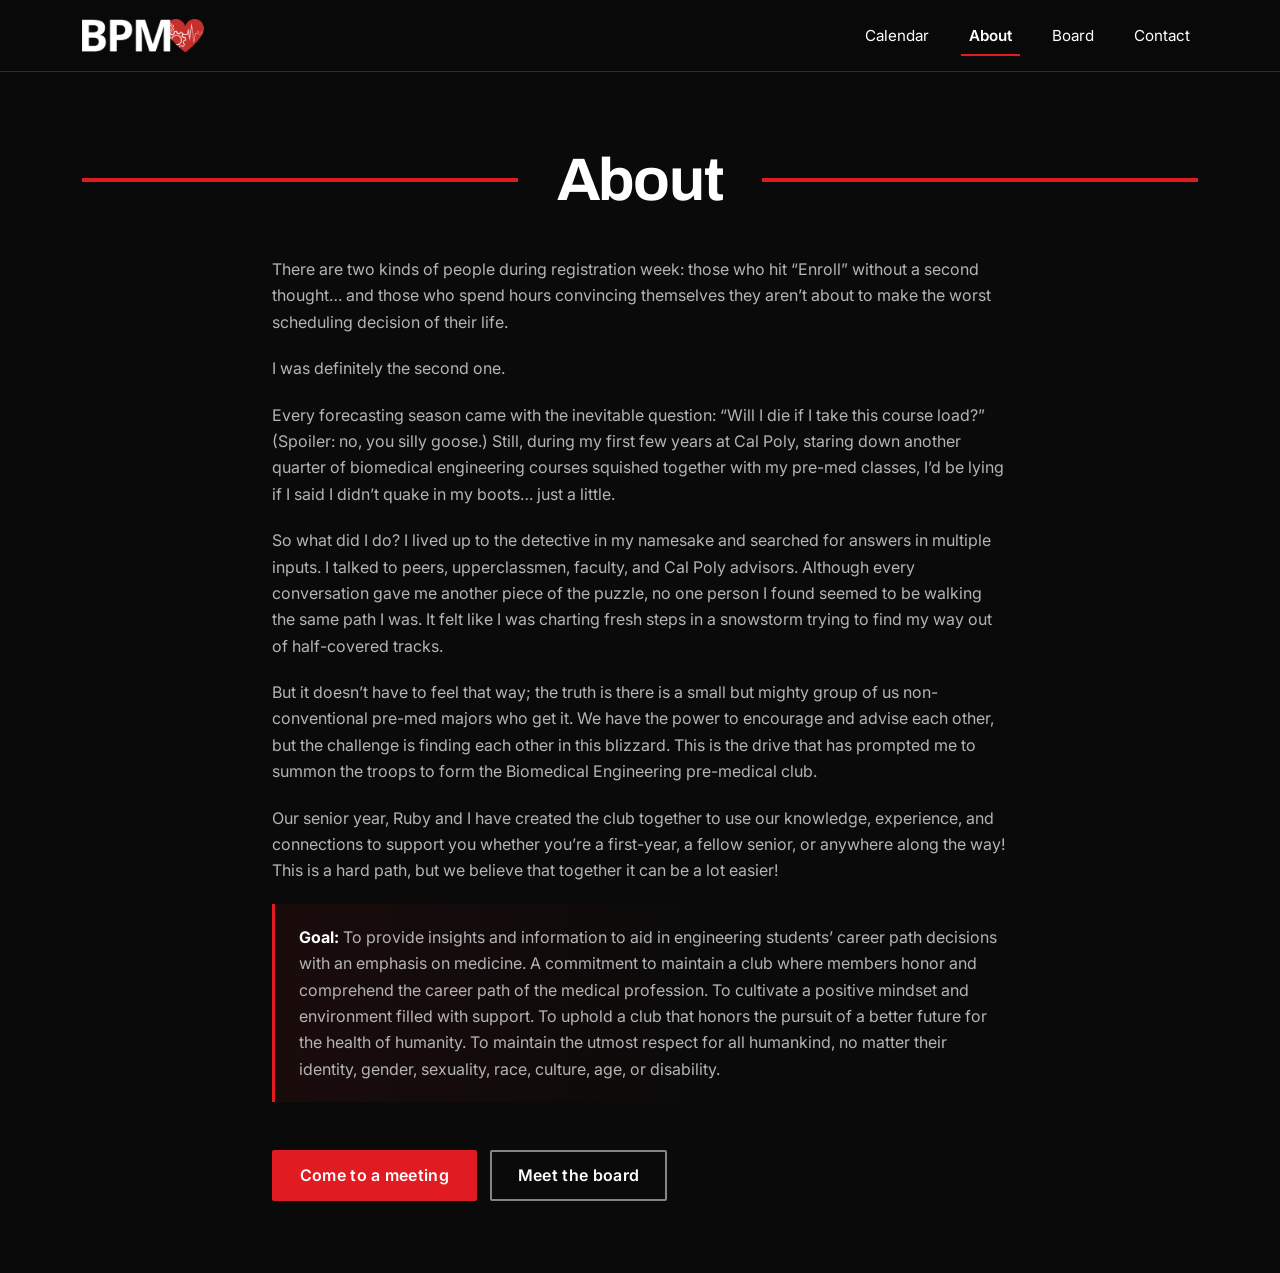
==== about/index.html @ 2cf4f0e0 "first draft" ====
<!DOCTYPE html>
<html lang="en">
<head>
  <meta charset="utf-8">
  <meta name="viewport" content="width=device-width, initial-scale=1">
  <title>About</title>
  <meta name="description" content="Why the Cal Poly Biomedical Engineering Pre-Medical Club exists, and what we set out to do.">

  <link rel="preconnect" href="https://fonts.googleapis.com">
  <link rel="preconnect" href="https://fonts.gstatic.com" crossorigin>
  <link href="https://fonts.googleapis.com/css2?family=Archivo:wght@400;600;700;800&family=Inter:wght@400;500;600;700&display=swap" rel="stylesheet">
  <link href="https://cdn.jsdelivr.net/npm/bootstrap@5.3.3/dist/css/bootstrap.min.css" rel="stylesheet" integrity="sha384-QWTKZyjpPEjISv5WaRU9OFeRpok6YctnYmDr5pNlyT2bRjXh0JMhjY6hW+ALEwIH" crossorigin="anonymous">
  <link href="../styles.css" rel="stylesheet">
</head>
<body>
  <a class="skip-link" href="#main">Skip to content</a>

  <!-- nav -->
  <nav class="navbar navbar-expand-lg bpm-nav sticky-top">
    <div class="container">
      <a class="navbar-brand" href="../index.html">
        <img src="../assets/logo-mark.png" alt="BPM home" width="600" height="165">
      </a>
      <button class="navbar-toggler" type="button" data-bs-toggle="collapse" data-bs-target="#nav" aria-controls="nav" aria-expanded="false" aria-label="Toggle navigation">
        <span class="navbar-toggler-icon"></span>
      </button>
      <div class="collapse navbar-collapse justify-content-end" id="nav">
        <ul class="navbar-nav gap-lg-4">
          <li class="nav-item"><a class="nav-link" href="../calendar/">Calendar</a></li>
          <li class="nav-item"><a class="nav-link active" aria-current="page" href="./">About</a></li>
          <li class="nav-item"><a class="nav-link" href="../board/">Board</a></li>
          <li class="nav-item"><a class="nav-link" href="../contact/">Contact</a></li>
        </ul>
      </div>
    </div>
  </nav>

  <!-- main -->
  <main id="main" class="section-band">
    <div class="container">
      <h1 class="section-heading"><span>About</span></h1>

      <div class="row justify-content-center">
        <div class="col-lg-9 col-xl-8">
          <div class="prose text-muted-bpm">
            <p>There are two kinds of people during registration week: those who hit &ldquo;Enroll&rdquo; without a second thought&hellip; and those who spend hours convincing themselves they aren&rsquo;t about to make the worst scheduling decision of their life.</p>

            <p>I was definitely the second one.</p>

            <p>Every forecasting season came with the inevitable question: &ldquo;Will I die if I take this course load?&rdquo; (Spoiler: no, you silly goose.) Still, during my first few years at Cal Poly, staring down another quarter of biomedical engineering courses squished together with my pre-med classes, I&rsquo;d be lying if I said I didn&rsquo;t quake in my boots&hellip; just a little.</p>

            <p>So what did I do? I lived up to the detective in my namesake and searched for answers in multiple inputs. I talked to peers, upperclassmen, faculty, and Cal Poly advisors. Although every conversation gave me another piece of the puzzle, no one person I found seemed to be walking the same path I was. It felt like I was charting fresh steps in a snowstorm trying to find my way out of half-covered tracks.</p>

            <p>But it doesn&rsquo;t have to feel that way; the truth is there is a small but mighty group of us non-conventional pre-med majors who get it. We have the power to encourage and advise each other, but the challenge is finding each other in this blizzard. This is the drive that has prompted me to summon the troops to form the Biomedical Engineering pre-medical club.</p>

            <p>Our senior year, Ruby and I have created the club together to use our knowledge, experience, and connections to support you whether you&rsquo;re a first-year, a fellow senior, or anywhere along the way! This is a hard path, but we believe that together it can be a lot easier!</p>

            <div class="goal-block">
              <p><strong>Goal:</strong> To provide insights and information to aid in engineering students&rsquo; career path decisions with an emphasis on medicine. A commitment to maintain a club where members honor and comprehend the career path of the medical profession. To cultivate a positive mindset and environment filled with support. To uphold a club that honors the pursuit of a better future for the health of humanity. To maintain the utmost respect for all humankind, no matter their identity, gender, sexuality, race, culture, age, or disability.</p>
            </div>
          </div>

          <div class="hero-cta mt-5">
            <a class="btn btn-bpm" href="../calendar/">Come to a meeting</a>
            <a class="btn btn-bpm-outline" href="../board/">Meet the board</a>
          </div>
        </div>
      </div>
    </div>
  </main>

  <script src="https://cdn.jsdelivr.net/npm/bootstrap@5.3.3/dist/js/bootstrap.bundle.min.js" integrity="sha384-YvpcrYf0tY3lHB60NNkmXc5s9fDVZLESaAA55NDzOxhy9GkcIdslK1eN7N6jIeHz" crossorigin="anonymous"></script>
</body>
</html>
---- styles.css ----
/* ==========================================================================
   BPM — Biomedical Engineering Pre-Medical Club
   Shared stylesheet. Loaded on every page after Bootstrap 5.
   ========================================================================== */

:root {
  --bpm-black: #0a0a0a;
  --bpm-black-2: #111111;
  --bpm-red: #e11b22;
  --bpm-white: #ffffff;
  --bpm-muted: #b4b4b4;
  --bpm-line: rgba(255, 255, 255, 0.14);

  /* calendar palette */
  --cal-paper: #fdf7ee;
  --cal-head: #f1e2c8;
  --cal-grid: #cbbca6;
  --cal-ink: #1a1a1a;
  --evt-meeting: #c9c5f2;
  --evt-guest: #f6d64a;
  --evt-social: #f7a8a8;

  --nav-h: 72px;
}


/* base */

html {
  scroll-behavior: smooth;
}

body {
  background-color: var(--bpm-black);
  color: var(--bpm-white);
  font-family: "Inter", system-ui, -apple-system, "Helvetica Neue", Arial, sans-serif;
  font-size: 1rem;
  line-height: 1.65;
  -webkit-font-smoothing: antialiased;
}

h1, h2, h3, h4, .display-font {
  font-family: "Archivo", "Inter", system-ui, sans-serif;
  font-weight: 700;
  letter-spacing: -0.02em;
}

a {
  color: var(--bpm-white);
  text-decoration: none;
}

a:hover,
a:focus-visible {
  color: var(--bpm-red);
}

:focus-visible {
  outline: 2px solid var(--bpm-red);
  outline-offset: 3px;
}

/* Skip link for keyboard users. */
.skip-link {
  position: absolute;
  left: -9999px;
  top: 0;
  z-index: 2000;
  padding: 0.75rem 1.25rem;
  background: var(--bpm-red);
  color: #fff;
  font-weight: 600;
}

.skip-link:focus {
  left: 0;
  color: #fff;
}

/* nav */

.bpm-nav {
  --bs-navbar-padding-y: 0;
  min-height: var(--nav-h);
  background-color: rgba(10, 10, 10, 0.82);
  backdrop-filter: blur(10px);
  border-bottom: 1px solid var(--bpm-line);
}

.bpm-nav .navbar-brand {
  display: flex;
  align-items: center;
  padding-block: 0.5rem;
  margin-right: 0;
}

.bpm-nav .navbar-brand img {
  display: block;
  height: 2.1rem;
  width: auto;
}

.bpm-nav .nav-link {
  color: var(--bpm-white);
  font-size: 0.95rem;
  font-weight: 400;
  padding: 0.5rem 0;
  position: relative;
}

.bpm-nav .nav-link::after {
  content: "";
  position: absolute;
  left: 0;
  right: 0;
  bottom: 0;
  height: 2px;
  background: var(--bpm-red);
  transform: scaleX(0);
  transition: transform 0.2s ease;
}

.bpm-nav .nav-link:hover::after,
.bpm-nav .nav-link:focus-visible::after,
.bpm-nav .nav-link.active::after {
  transform: scaleX(1);
}

.bpm-nav .nav-link.active {
  font-weight: 600;
  color: var(--bpm-white);
}

.bpm-nav .navbar-toggler {
  border-color: var(--bpm-line);
  padding: 0.35rem 0.55rem;
}

.bpm-nav .navbar-toggler:focus {
  box-shadow: none;
}

@media (max-width: 991.98px) {
  .bpm-nav .navbar-collapse {
    padding-bottom: 1rem;
  }
}

/* DNA */

.dna-bg {
  position: relative;
  overflow: hidden;
  isolation: isolate;
  background-color: var(--bpm-black);
}

.dna-bg::before {
  content: "";
  position: absolute;
  inset: 0;
  background-image: url("assets/dna.jpg");
  background-repeat: no-repeat;
  background-position: top right;
  background-size: 62% auto;
  mix-blend-mode: screen;
  opacity: 0.8;
  -webkit-mask-image: linear-gradient(to left, #000 45%, transparent 95%);
  mask-image: linear-gradient(to left, #000 45%, transparent 95%);
  z-index: -1;
  pointer-events: none;
}

.dna-bg.dna-up::before {
  background-image: url("../assets/dna.jpg");
}

/* dimmer version */
.dna-bg.dna-flip::before {
  background-position: bottom right;
  background-size: 52% auto;
  transform: scaleX(-1);
  opacity: 0.3;
}

@media (max-width: 767.98px) {
  .dna-bg::before {
    opacity: 0.4;
    background-size: 90% auto;
  }
}

/* hero */

.hero {
  min-height: calc(100vh - var(--nav-h));
  display: flex;
  align-items: center;
  padding-block: clamp(3rem, 8vh, 6rem);
}

.hero-title {
  font-size: clamp(3.25rem, 11vw, 7.5rem);
  font-weight: 700;
  line-height: 0.95;
  letter-spacing: -0.035em;
  margin-bottom: 1rem;
  text-wrap: balance;
}

.hero-sub {
  font-size: clamp(1rem, 1.6vw, 1.25rem);
  margin-bottom: 2.5rem;
}

.hero-cta {
  display: flex;
  flex-wrap: wrap;
  gap: 0.85rem;
}

/* buttons */

.btn-bpm {
  --bs-btn-padding-x: 1.6rem;
  --bs-btn-padding-y: 0.7rem;
  background-color: var(--bpm-red);
  border: 2px solid var(--bpm-red);
  color: #fff;
  font-weight: 600;
  letter-spacing: 0.02em;
  border-radius: 2px;
  transition: background-color 0.18s ease, color 0.18s ease;
}

.btn-bpm:hover,
.btn-bpm:focus-visible {
  background-color: transparent;
  color: #fff;
}

.btn-bpm-outline {
  --bs-btn-padding-x: 1.6rem;
  --bs-btn-padding-y: 0.7rem;
  background-color: transparent;
  border: 2px solid rgba(255, 255, 255, 0.5);
  color: #fff;
  font-weight: 600;
  letter-spacing: 0.02em;
  border-radius: 2px;
  transition: border-color 0.18s ease, background-color 0.18s ease;
}

.btn-bpm-outline:hover,
.btn-bpm-outline:focus-visible {
  border-color: var(--bpm-red);
  background-color: var(--bpm-red);
  color: #fff;
}

/* logo */

.bpm-logo {
  width: 100%;
  max-width: 30rem;
  height: auto;
}

/* section heading */

.section-heading {
  display: flex;
  align-items: center;
  gap: clamp(1rem, 3vw, 2.5rem);
  margin: 0 0 2.5rem;
  font-size: clamp(2.25rem, 5.5vw, 3.75rem);
  font-weight: 700;
  letter-spacing: -0.02em;
}

.section-heading::before,
.section-heading::after {
  content: "";
  flex: 1 1 0;
  height: 4px;
  background-color: var(--bpm-red);
}

.section-heading--start {
  justify-content: flex-start;
}

.section-heading--start::before {
  display: none;
}

.section-band {
  padding-block: clamp(2.5rem, 6vw, 4.5rem);
}

.page-intro {
  color: var(--bpm-muted);
  max-width: 60ch;
}

/* prose */

.prose p {
  margin-bottom: 1.25rem;
}

.prose p:last-child {
  margin-bottom: 0;
}

.prose strong {
  font-weight: 700;
  color: var(--bpm-white);
}

.goal-block {
  border-left: 3px solid var(--bpm-red);
  padding: 1.25rem 0 1.25rem 1.5rem;
  background: linear-gradient(90deg, rgba(225, 27, 34, 0.08), transparent 60%);
}

/* board */

.board-grid {
  display: grid;
  grid-template-columns: repeat(auto-fit, minmax(min(100%, 26rem), 1fr));
  gap: clamp(1.5rem, 3vw, 2.5rem);
}

.board-card {
  display: grid;
  grid-template-columns: minmax(9rem, 12rem) 1fr;
  gap: 1.5rem;
  padding: 1.5rem;
  background-color: var(--bpm-black-2);
  border: 1px solid var(--bpm-line);
  border-radius: 4px;
  transition: border-color 0.2s ease, transform 0.2s ease;
}

.board-card:hover {
  border-color: rgba(225, 27, 34, 0.55);
  transform: translateY(-2px);
}

.board-card .board-name {
  font-size: 1.05rem;
  font-weight: 600;
  line-height: 1.3;
  margin-bottom: 0.75rem;
}

.board-card .board-role {
  display: block;
  font-size: 0.8rem;
  font-weight: 600;
  letter-spacing: 0.08em;
  text-transform: uppercase;
  color: var(--bpm-red);
  margin-bottom: 0.15rem;
}

.board-card .board-photo {
  width: 100%;
  height: auto;
  aspect-ratio: 3 / 4;
  object-fit: cover;
  border-radius: 2px;
  background-color: #1c1c1c;
}

.board-card .board-bio {
  font-size: 0.95rem;
  color: var(--bpm-muted);
  margin: 0;
}

@media (max-width: 575.98px) {
  .board-card {
    grid-template-columns: 1fr;
  }

  .board-card .board-photo {
    max-width: 14rem;
  }
}

/* calendar */

.calendar-meta {
  color: var(--bpm-muted);
  margin-bottom: 1.5rem;
}

.calendar-paper {
  background-color: var(--cal-paper);
  color: var(--cal-ink);
  border-radius: 2px;
  padding: clamp(1rem, 2.5vw, 1.75rem);
  box-shadow: 0 24px 60px rgba(0, 0, 0, 0.55);
}

.calendar-head {
  display: flex;
  flex-wrap: wrap;
  align-items: baseline;
  justify-content: space-between;
  gap: 1rem;
  margin-bottom: 1rem;
}

.calendar-month {
  font-family: "Archivo", sans-serif;
  font-weight: 800;
  font-size: clamp(1.75rem, 5vw, 3rem);
  line-height: 1;
  letter-spacing: -0.02em;
  text-transform: uppercase;
  margin: 0;
}

.calendar-month .calendar-year {
  font-weight: 400;
  color: #6f6459;
  margin-left: 0.4rem;
}

.calendar-nav {
  display: flex;
  align-items: center;
  gap: 0.4rem;
}

.calendar-btn {
  display: grid;
  place-items: center;
  min-width: 2.4rem;
  height: 2.4rem;
  padding: 0 0.6rem;
  border: 1px solid var(--cal-grid);
  border-radius: 2px;
  background-color: transparent;
  color: #4a4038;
  font: inherit;
  font-size: 0.72rem;
  font-weight: 600;
  letter-spacing: 0.08em;
  text-transform: uppercase;
  cursor: pointer;
  transition: background-color 0.15s ease, border-color 0.15s ease, color 0.15s ease;
}

.calendar-btn:hover,
.calendar-btn:focus-visible {
  background-color: var(--bpm-red);
  border-color: var(--bpm-red);
  color: #fff;
}

.calendar-btn svg {
  width: 1.1rem;
  height: 1.1rem;
}

.calendar-note {
  display: flex;
  flex-wrap: wrap;
  align-items: center;
  gap: 0.75rem;
  margin: 1rem 0 0;
  font-size: 0.9rem;
  color: #6f6459;
}

.calendar-note[hidden] {
  display: none;
}

.calendar-jump {
  padding: 0.35rem 0.85rem;
  border: 1px solid var(--cal-grid);
  border-radius: 2px;
  background-color: transparent;
  color: #4a4038;
  font: inherit;
  font-size: 0.72rem;
  font-weight: 600;
  letter-spacing: 0.06em;
  text-transform: uppercase;
  cursor: pointer;
  transition: background-color 0.15s ease, border-color 0.15s ease, color 0.15s ease;
}

.calendar-jump:hover,
.calendar-jump:focus-visible {
  background-color: var(--bpm-red);
  border-color: var(--bpm-red);
  color: #fff;
}

.calendar-scroll {
  overflow-x: auto;
  overflow-y: hidden;
  -webkit-overflow-scrolling: touch;
}

.calendar-table {
  width: 100%;
  min-width: 46rem;
  border-collapse: collapse;
  table-layout: fixed;
}

.calendar-table th {
  background-color: var(--cal-head);
  border: 1px solid var(--cal-grid);
  padding: 0.5rem 0.6rem;
  font-size: 0.68rem;
  font-weight: 600;
  letter-spacing: 0.1em;
  text-transform: uppercase;
  text-align: left;
  color: #4a4038;
}

.calendar-table td {
  border: 1px solid var(--cal-grid);
  height: 6.5rem;
  vertical-align: top;
  padding: 0.4rem 0.5rem;
}

.calendar-table td.is-empty {
  background-color: rgba(0, 0, 0, 0.025);
}

.calendar-day {
  display: block;
  font-size: 0.75rem;
  font-weight: 600;
  color: #6f6459;
  margin-bottom: 0.35rem;
}

.event {
  display: block;
  width: 100%;
  border: 1px solid rgba(0, 0, 0, 0.35);
  border-radius: 999px;
  padding: 0.2rem 0.5rem;
  margin-bottom: 0.3rem;
  font-size: 0.62rem;
  font-weight: 600;
  letter-spacing: 0.02em;
  text-transform: uppercase;
  text-align: center;
  color: #1a1a1a;
  line-height: 1.25;
}

.event--meeting { background-color: var(--evt-meeting); }
.event--guest   { background-color: var(--evt-guest); }
.event--social  { background-color: var(--evt-social); }

.event-time {
  display: block;
  font-weight: 500;
  opacity: 0.8;
}

/* Events carrying a "url" render as links. */
a.event:hover,
a.event:focus-visible {
  color: #1a1a1a;
  border-color: var(--bpm-red);
  box-shadow: 0 0 0 2px rgba(225, 27, 34, 0.35);
}

.calendar-legend {
  display: flex;
  flex-wrap: wrap;
  gap: 0.5rem 1.25rem;
  justify-content: flex-end;
  margin: 1rem 0 0;
  padding: 0.75rem 1rem;
  border: 1px solid var(--cal-grid);
  border-radius: 2px;
  list-style: none;
}

.calendar-legend li {
  display: flex;
  align-items: center;
  gap: 0.5rem;
  font-size: 0.7rem;
  font-weight: 600;
  letter-spacing: 0.08em;
  text-transform: uppercase;
  color: #4a4038;
}

.calendar-legend .swatch {
  width: 1.6rem;
  height: 0.85rem;
  border: 1px solid rgba(0, 0, 0, 0.35);
  border-radius: 999px;
  flex: none;
}

/* contact */

.contact-list {
  list-style: none;
  padding: 0;
  margin: 0;
  display: grid;
  gap: 1.75rem;
}

.contact-item .contact-role {
  display: block;
  font-size: 0.75rem;
  font-weight: 600;
  letter-spacing: 0.1em;
  text-transform: uppercase;
  color: var(--bpm-red);
  margin-bottom: 0.2rem;
}

.contact-item .contact-name {
  font-family: "Archivo", sans-serif;
  font-size: 1.15rem;
  font-weight: 600;
  margin-bottom: 0.15rem;
}

.contact-item a {
  color: var(--bpm-muted);
  border-bottom: 1px solid transparent;
}

.contact-item a:hover,
.contact-item a:focus-visible {
  color: var(--bpm-white);
  border-bottom-color: var(--bpm-red);
}

.social-links {
  display: grid;
  gap: 1rem;
  list-style: none;
  padding: 0;
  margin: 0;
}

.social-link {
  display: flex;
  align-items: center;
  gap: 0.85rem;
  padding: 1rem 1.25rem;
  border: 1px solid var(--bpm-line);
  border-radius: 4px;
  background-color: rgba(17, 17, 17, 0.75);
  font-weight: 600;
  transition: border-color 0.2s ease, background-color 0.2s ease;
}

.social-link:hover,
.social-link:focus-visible {
  border-color: var(--bpm-red);
  background-color: rgba(225, 27, 34, 0.1);
  color: var(--bpm-white);
}

.social-link svg {
  width: 1.4rem;
  height: 1.4rem;
  flex: none;
}

.social-link .social-handle {
  display: block;
  font-size: 0.82rem;
  font-weight: 400;
  color: var(--bpm-muted);
}

/* utilities */

.text-muted-bpm {
  color: var(--bpm-muted) !important;
}

@media (prefers-reduced-motion: reduce) {
  html {
    scroll-behavior: auto;
  }

  *,
  *::before,
  *::after {
    transition-duration: 0.01ms !important;
    animation-duration: 0.01ms !important;
  }
}
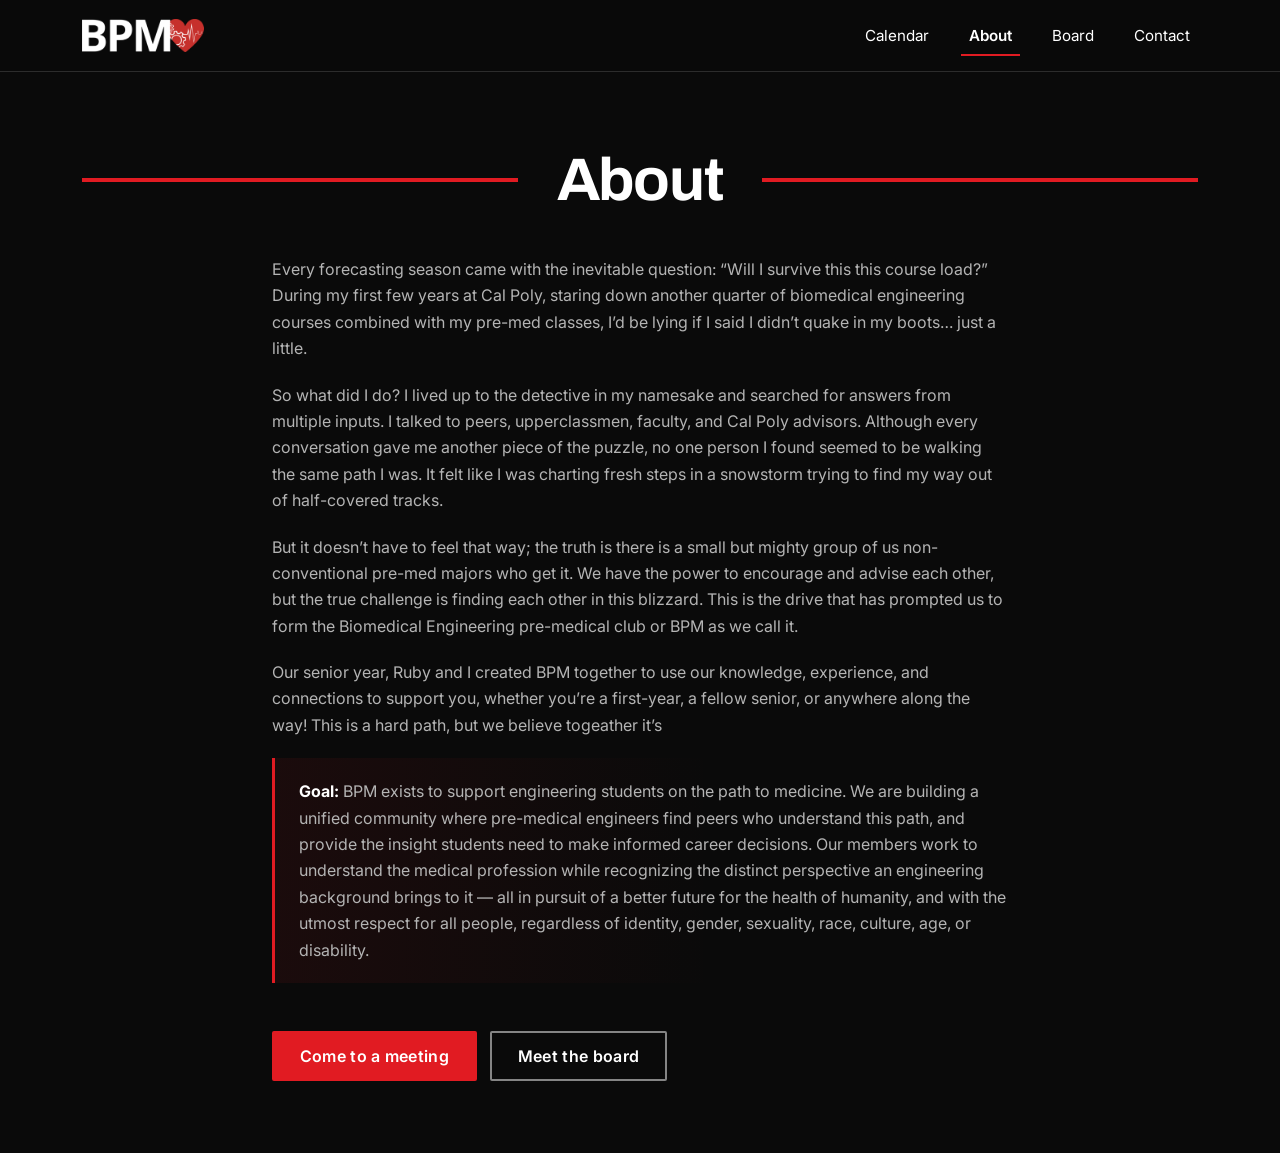
==== commit c40ad033: "Changing the about page" ====
--- a/about/index.html
+++ b/about/index.html
@@ -18,7 +18,7 @@
   <!-- nav -->
   <nav class="navbar navbar-expand-lg bpm-nav sticky-top">
     <div class="container">
-      <a class="navbar-brand" href="../index.html">
+      <a class="navbar-brand" href="../">
         <img src="../assets/logo-mark.png" alt="BPM home" width="600" height="165">
       </a>
       <button class="navbar-toggler" type="button" data-bs-toggle="collapse" data-bs-target="#nav" aria-controls="nav" aria-expanded="false" aria-label="Toggle navigation">
@@ -26,10 +26,10 @@
       </button>
       <div class="collapse navbar-collapse justify-content-end" id="nav">
         <ul class="navbar-nav gap-lg-4">
-          <li class="nav-item"><a class="nav-link" href="../calendar/">Calendar</a></li>
+          <li class="nav-item"><a class="nav-link" href="../calendar">Calendar</a></li>
           <li class="nav-item"><a class="nav-link active" aria-current="page" href="./">About</a></li>
-          <li class="nav-item"><a class="nav-link" href="../board/">Board</a></li>
-          <li class="nav-item"><a class="nav-link" href="../contact/">Contact</a></li>
+          <li class="nav-item"><a class="nav-link" href="../board">Board</a></li>
+          <li class="nav-item"><a class="nav-link" href="../contact">Contact</a></li>
         </ul>
       </div>
     </div>
@@ -43,26 +43,23 @@
       <div class="row justify-content-center">
         <div class="col-lg-9 col-xl-8">
           <div class="prose text-muted-bpm">
-            <p>There are two kinds of people during registration week: those who hit &ldquo;Enroll&rdquo; without a second thought&hellip; and those who spend hours convincing themselves they aren&rsquo;t about to make the worst scheduling decision of their life.</p>
 
-            <p>I was definitely the second one.</p>
+            <p>Every forecasting season came with the inevitable question: &ldquo;Will I survive this this course load?&rdquo; During my first few years at Cal Poly, staring down another quarter of biomedical engineering courses combined with my pre-med classes, I&rsquo;d be lying if I said I didn&rsquo;t quake in my boots&hellip; just a little.</p>
 
-            <p>Every forecasting season came with the inevitable question: &ldquo;Will I die if I take this course load?&rdquo; (Spoiler: no, you silly goose.) Still, during my first few years at Cal Poly, staring down another quarter of biomedical engineering courses squished together with my pre-med classes, I&rsquo;d be lying if I said I didn&rsquo;t quake in my boots&hellip; just a little.</p>
+            <p>So what did I do? I lived up to the detective in my namesake and searched for answers from multiple inputs. I talked to peers, upperclassmen, faculty, and Cal Poly advisors. Although every conversation gave me another piece of the puzzle, no one person I found seemed to be walking the same path I was. It felt like I was charting fresh steps in a snowstorm trying to find my way out of half-covered tracks.</p>
 
-            <p>So what did I do? I lived up to the detective in my namesake and searched for answers in multiple inputs. I talked to peers, upperclassmen, faculty, and Cal Poly advisors. Although every conversation gave me another piece of the puzzle, no one person I found seemed to be walking the same path I was. It felt like I was charting fresh steps in a snowstorm trying to find my way out of half-covered tracks.</p>
+            <p>But it doesn&rsquo;t have to feel that way; the truth is there is a small but mighty group of us non-conventional pre-med majors who get it. We have the power to encourage and advise each other, but the true challenge is finding each other in this blizzard. This is the drive that has prompted us to form the Biomedical Engineering pre-medical club or BPM as we call it.</p>
 
-            <p>But it doesn&rsquo;t have to feel that way; the truth is there is a small but mighty group of us non-conventional pre-med majors who get it. We have the power to encourage and advise each other, but the challenge is finding each other in this blizzard. This is the drive that has prompted me to summon the troops to form the Biomedical Engineering pre-medical club.</p>
-
-            <p>Our senior year, Ruby and I have created the club together to use our knowledge, experience, and connections to support you whether you&rsquo;re a first-year, a fellow senior, or anywhere along the way! This is a hard path, but we believe that together it can be a lot easier!</p>
+            <p>Our senior year, Ruby and I created BPM together to use our knowledge, experience, and connections to support you, whether you&rsquo;re a first-year, a fellow senior, or anywhere along the way! This is a hard path, but we believe togeather it&rsquo;s </p>
 
             <div class="goal-block">
-              <p><strong>Goal:</strong> To provide insights and information to aid in engineering students&rsquo; career path decisions with an emphasis on medicine. A commitment to maintain a club where members honor and comprehend the career path of the medical profession. To cultivate a positive mindset and environment filled with support. To uphold a club that honors the pursuit of a better future for the health of humanity. To maintain the utmost respect for all humankind, no matter their identity, gender, sexuality, race, culture, age, or disability.</p>
+              <p><strong>Goal:</strong> BPM exists to support engineering students on the path to medicine. We are building a unified community where pre-medical engineers find peers who understand this path, and provide the insight students need to make informed career decisions. Our members work to understand the medical profession while recognizing the distinct perspective an engineering background brings to it — all in pursuit of a better future for the health of humanity, and with the utmost respect for all people, regardless of identity, gender, sexuality, race, culture, age, or disability.</p>
             </div>
           </div>
 
           <div class="hero-cta mt-5">
-            <a class="btn btn-bpm" href="../calendar/">Come to a meeting</a>
-            <a class="btn btn-bpm-outline" href="../board/">Meet the board</a>
+            <a class="btn btn-bpm" href="../calendar">Come to a meeting</a>
+            <a class="btn btn-bpm-outline" href="../board">Meet the board</a>
           </div>
         </div>
       </div>
--- a/styles.css
+++ b/styles.css
@@ -199,6 +199,13 @@
   padding-block: clamp(3rem, 8vh, 6rem);
 }
 
+.hero.dna-bg::before {
+  background-position: center right;
+  background-size: cover;
+  -webkit-mask-image: linear-gradient(to left, #000 30%, rgba(0, 0, 0, 0.4) 72%, rgba(0, 0, 0, 0.28) 100%);
+  mask-image: linear-gradient(to left, #000 30%, rgba(0, 0, 0, 0.4) 72%, rgba(0, 0, 0, 0.28) 100%);
+}
+
 .hero-title {
   font-size: clamp(3.25rem, 11vw, 7.5rem);
   font-weight: 700;
@@ -261,7 +268,7 @@
 /* logo */
 
 .bpm-logo {
-  width: 100%;
+  width: 75%;
   max-width: 30rem;
   height: auto;
 }
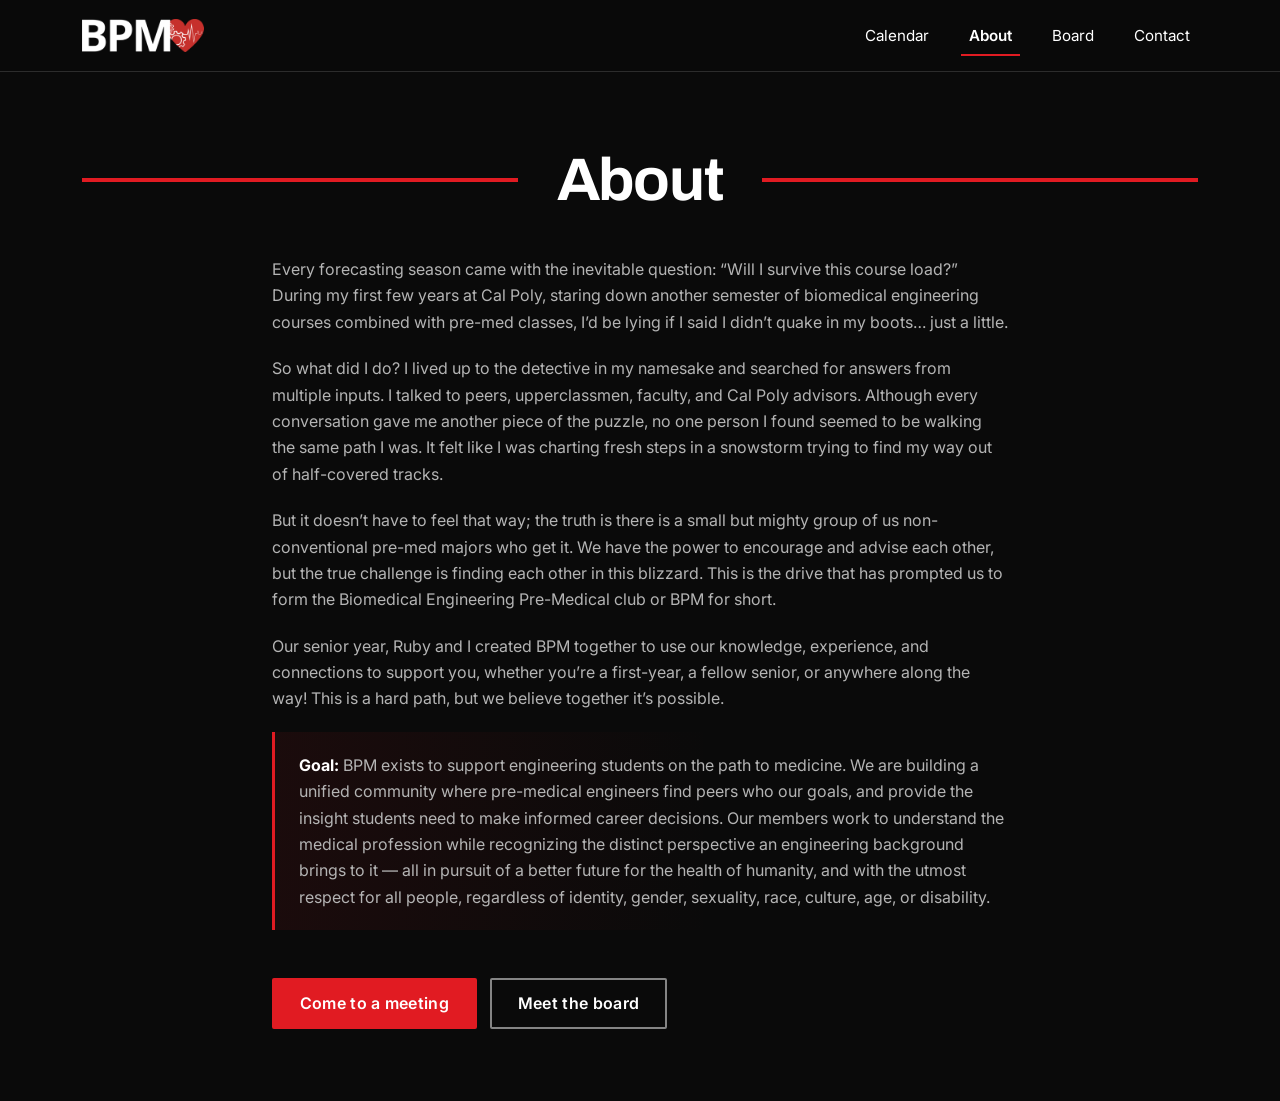
==== commit b8bd4853: "fixing errors on about page" ====
--- a/about/index.html
+++ b/about/index.html
@@ -44,16 +44,16 @@
         <div class="col-lg-9 col-xl-8">
           <div class="prose text-muted-bpm">
 
-            <p>Every forecasting season came with the inevitable question: &ldquo;Will I survive this this course load?&rdquo; During my first few years at Cal Poly, staring down another quarter of biomedical engineering courses combined with my pre-med classes, I&rsquo;d be lying if I said I didn&rsquo;t quake in my boots&hellip; just a little.</p>
+            <p>Every forecasting season came with the inevitable question: &ldquo;Will I survive this course load?&rdquo; During my first few years at Cal Poly, staring down another semester of biomedical engineering courses combined with pre-med classes, I&rsquo;d be lying if I said I didn&rsquo;t quake in my boots&hellip; just a little.</p>
 
             <p>So what did I do? I lived up to the detective in my namesake and searched for answers from multiple inputs. I talked to peers, upperclassmen, faculty, and Cal Poly advisors. Although every conversation gave me another piece of the puzzle, no one person I found seemed to be walking the same path I was. It felt like I was charting fresh steps in a snowstorm trying to find my way out of half-covered tracks.</p>
 
-            <p>But it doesn&rsquo;t have to feel that way; the truth is there is a small but mighty group of us non-conventional pre-med majors who get it. We have the power to encourage and advise each other, but the true challenge is finding each other in this blizzard. This is the drive that has prompted us to form the Biomedical Engineering pre-medical club or BPM as we call it.</p>
+            <p>But it doesn&rsquo;t have to feel that way; the truth is there is a small but mighty group of us non-conventional pre-med majors who get it. We have the power to encourage and advise each other, but the true challenge is finding each other in this blizzard. This is the drive that has prompted us to form the Biomedical Engineering Pre-Medical club or BPM for short.</p>
 
-            <p>Our senior year, Ruby and I created BPM together to use our knowledge, experience, and connections to support you, whether you&rsquo;re a first-year, a fellow senior, or anywhere along the way! This is a hard path, but we believe togeather it&rsquo;s </p>
+            <p>Our senior year, Ruby and I created BPM together to use our knowledge, experience, and connections to support you, whether you&rsquo;re a first-year, a fellow senior, or anywhere along the way! This is a hard path, but we believe together it&rsquo;s possible.</p>
 
             <div class="goal-block">
-              <p><strong>Goal:</strong> BPM exists to support engineering students on the path to medicine. We are building a unified community where pre-medical engineers find peers who understand this path, and provide the insight students need to make informed career decisions. Our members work to understand the medical profession while recognizing the distinct perspective an engineering background brings to it — all in pursuit of a better future for the health of humanity, and with the utmost respect for all people, regardless of identity, gender, sexuality, race, culture, age, or disability.</p>
+              <p><strong>Goal:</strong> BPM exists to support engineering students on the path to medicine. We are building a unified community where pre-medical engineers find peers who our goals, and provide the insight students need to make informed career decisions. Our members work to understand the medical profession while recognizing the distinct perspective an engineering background brings to it — all in pursuit of a better future for the health of humanity, and with the utmost respect for all people, regardless of identity, gender, sexuality, race, culture, age, or disability.</p>
             </div>
           </div>
 
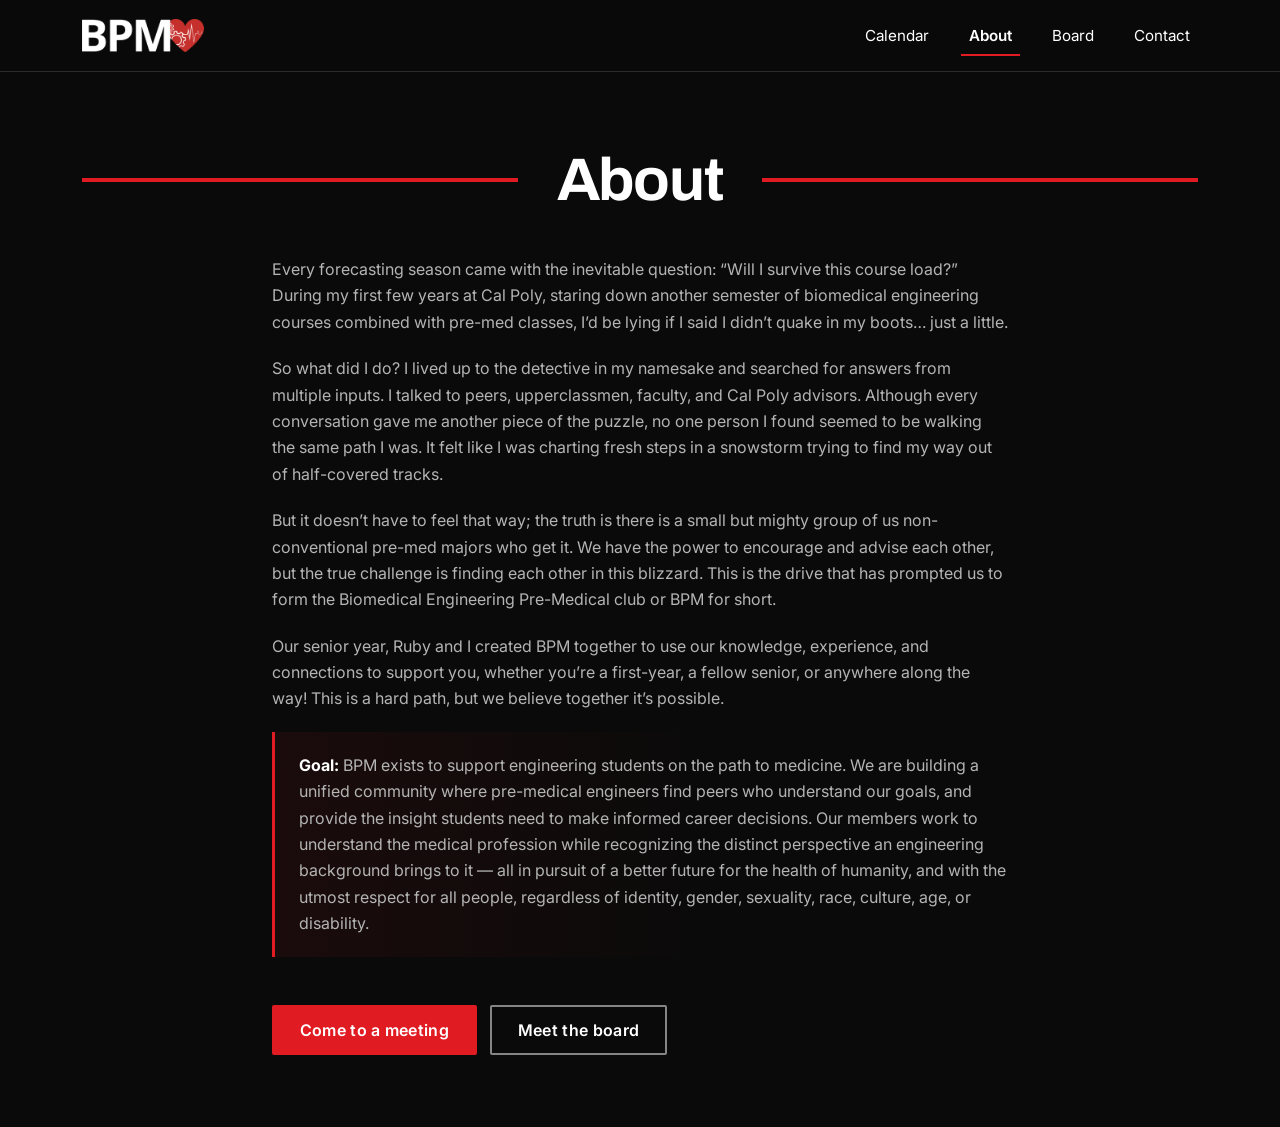
==== commit a8cea2aa: "fixing spelling error on about" ====
--- a/about/index.html
+++ b/about/index.html
@@ -53,7 +53,7 @@
             <p>Our senior year, Ruby and I created BPM together to use our knowledge, experience, and connections to support you, whether you&rsquo;re a first-year, a fellow senior, or anywhere along the way! This is a hard path, but we believe together it&rsquo;s possible.</p>
 
             <div class="goal-block">
-              <p><strong>Goal:</strong> BPM exists to support engineering students on the path to medicine. We are building a unified community where pre-medical engineers find peers who our goals, and provide the insight students need to make informed career decisions. Our members work to understand the medical profession while recognizing the distinct perspective an engineering background brings to it — all in pursuit of a better future for the health of humanity, and with the utmost respect for all people, regardless of identity, gender, sexuality, race, culture, age, or disability.</p>
+              <p><strong>Goal:</strong> BPM exists to support engineering students on the path to medicine. We are building a unified community where pre-medical engineers find peers who understand our goals, and provide the insight students need to make informed career decisions. Our members work to understand the medical profession while recognizing the distinct perspective an engineering background brings to it — all in pursuit of a better future for the health of humanity, and with the utmost respect for all people, regardless of identity, gender, sexuality, race, culture, age, or disability.</p>
             </div>
           </div>
 
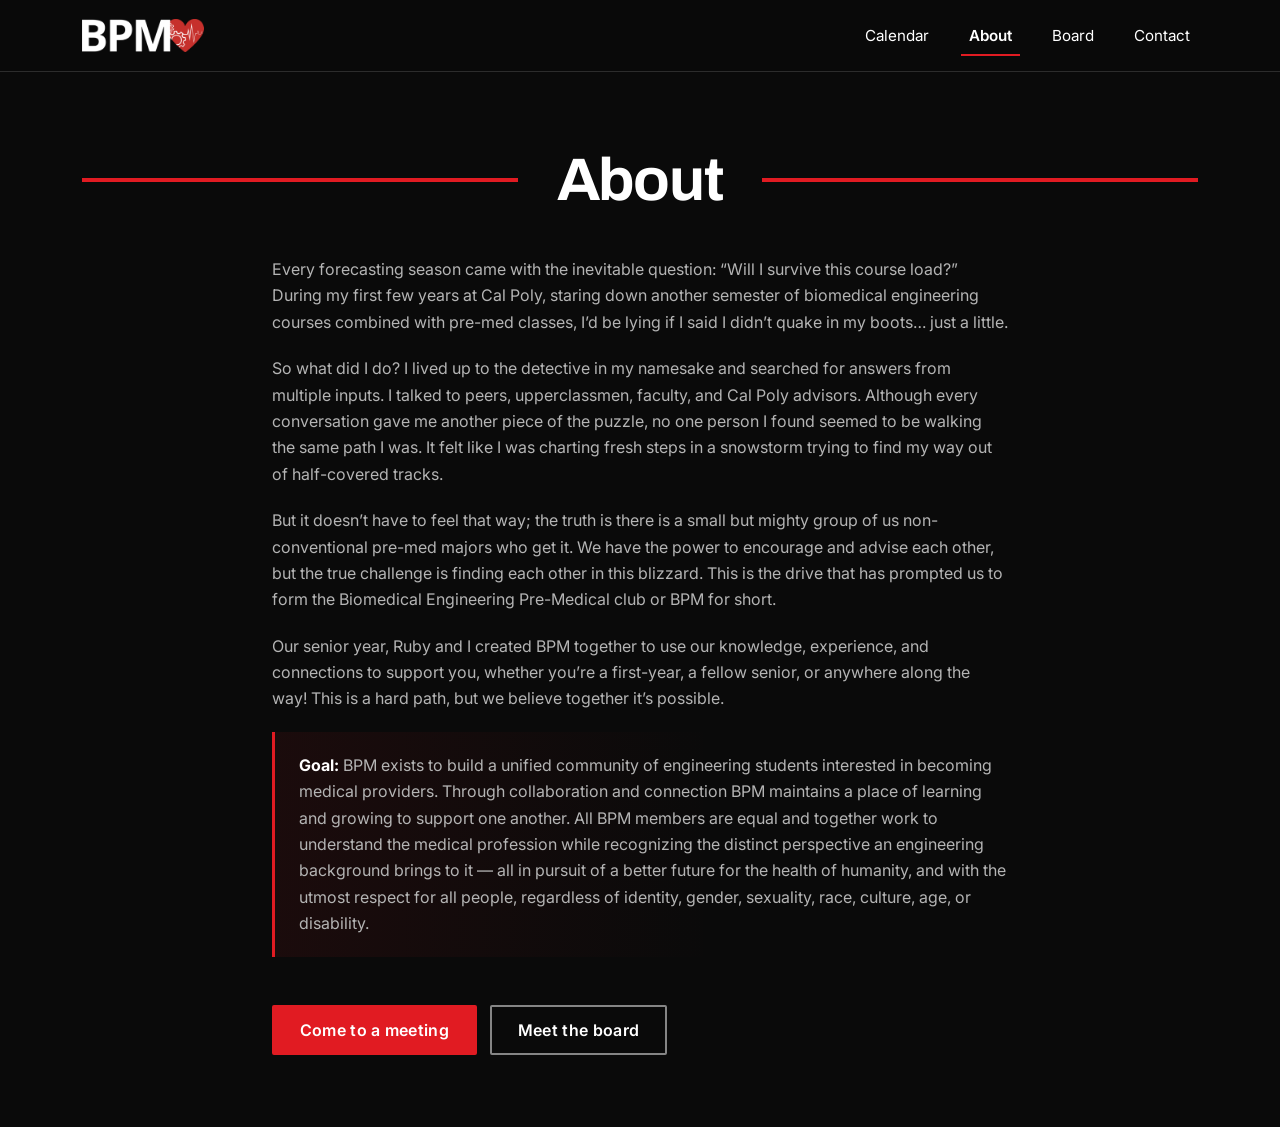
==== commit 452069fa: "changing image and goal" ====
--- a/about/index.html
+++ b/about/index.html
@@ -53,7 +53,7 @@
             <p>Our senior year, Ruby and I created BPM together to use our knowledge, experience, and connections to support you, whether you&rsquo;re a first-year, a fellow senior, or anywhere along the way! This is a hard path, but we believe together it&rsquo;s possible.</p>
 
             <div class="goal-block">
-              <p><strong>Goal:</strong> BPM exists to support engineering students on the path to medicine. We are building a unified community where pre-medical engineers find peers who understand our goals, and provide the insight students need to make informed career decisions. Our members work to understand the medical profession while recognizing the distinct perspective an engineering background brings to it — all in pursuit of a better future for the health of humanity, and with the utmost respect for all people, regardless of identity, gender, sexuality, race, culture, age, or disability.</p>
+              <p><strong>Goal:</strong> BPM exists to build a unified community of engineering students interested in becoming medical providers. Through collaboration and connection BPM maintains a place of learning and growing to support one another. All BPM members are equal and together work to understand the medical profession while recognizing the distinct perspective an engineering background brings to it — all in pursuit of a better future for the health of humanity, and with the utmost respect for all people, regardless of identity, gender, sexuality, race, culture, age, or disability.</p>
             </div>
           </div>
 
